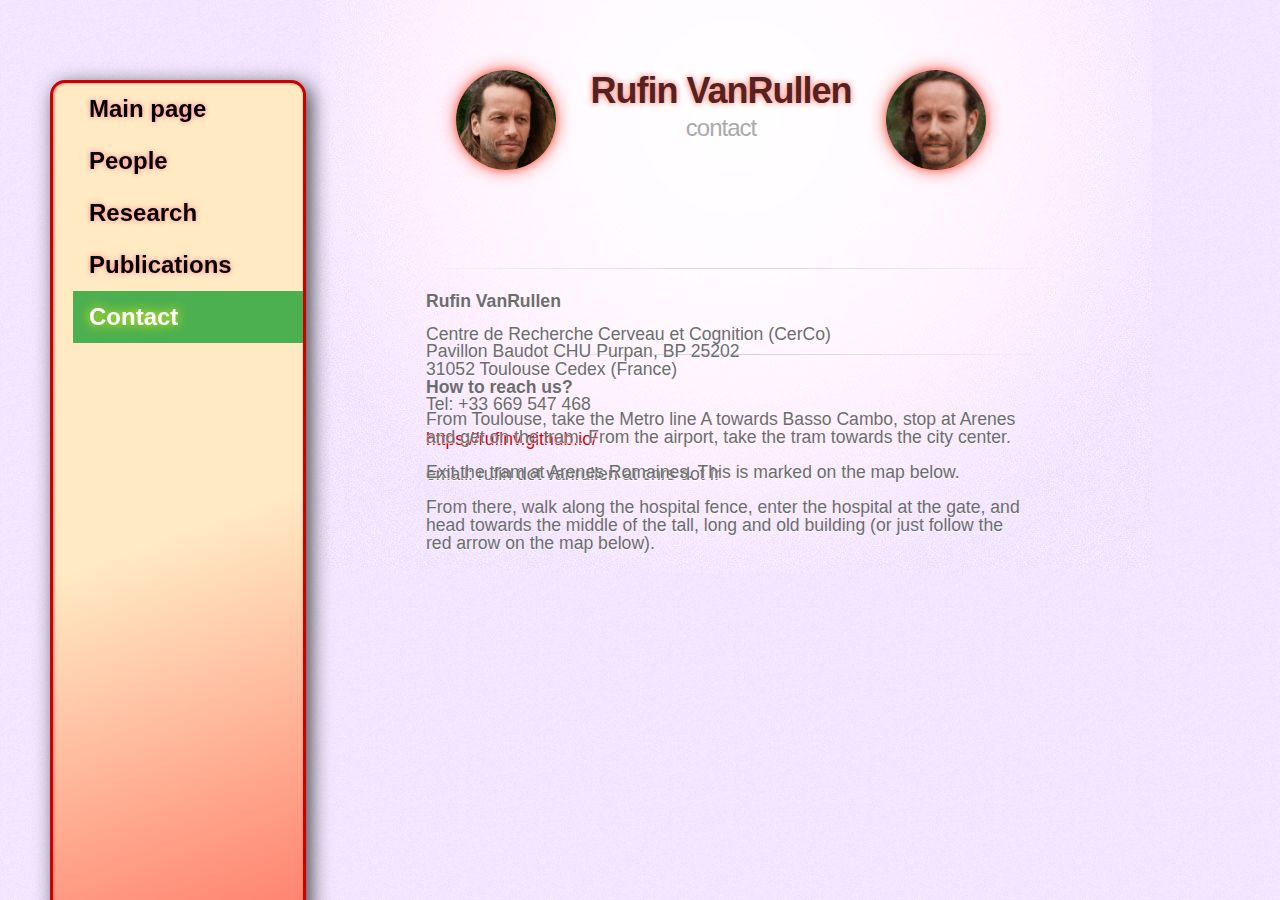
==== contact.html @ be42e989 "Create contact.html" ====
<!DOCTYPE html>
<html lang="en-US">
  <head>
    <meta charset='utf-8'>
    <meta http-equiv="X-UA-Compatible" content="IE=edge">
    <link rel="stylesheet" href="assets/css/style.css?v=ed995c8103273680a2b171596bf8498d300500a0">
    <link rel="stylesheet" type="text/css" href="assets/css/print.css" media="print">
    <link href="assets/css/all.css" rel="stylesheet"> <!--load all styles -->
    <link rel="stylesheet" href="assets/css/academicons.css"/>
    <!--[if lt IE 9]>
    <script src="//html5shiv.googlecode.com/svn/trunk/html5.js"></script>
    <![endif]-->

<!-- Begin Jekyll SEO tag v2.5.0 -->
<title>Rufin VanRullen - lab members</title>
<meta name="keywords" content="Research, AI, Deep Learning, Toulouse">
<meta name="generator" content="Jekyll v3.7.4" />
<meta property="og:title" content="Rufin VanRullen - contact" />
<meta property="og:locale" content="en_US" />
<link rel="canonical" href="https://rufinv.github.io/" />
<meta property="og:url" content="https://rufinv.github.io/" />
<meta property="og:site_name" content="rufinv.github.io" />
<script type="application/ld+json">
{"@type":"WebSite","url":"https://rufinv.github.io/","headline":"Rufin VanRullen - contact","name":"rufinv.github.io","@context":"http://schema.org"}</script>
<!-- End Jekyll SEO tag -->
  <script src="https://ajax.googleapis.com/ajax/libs/jquery/3.3.1/jquery.min.js"></script>
  <script src="https://maxcdn.bootstrapcdn.com/bootstrap/3.4.0/js/bootstrap.min.js"></script>

<link rel="stylesheet" href="menu_style.css">
<style>
  /* Tooltip */
  .test + .tooltip > .tooltip-inner {
    background-color: #4CAF50; 
    color: #FFFFFF; 
    border: 1px solid green; 
    padding: 2px;
    font-size: 12px;
    font-weight: normal;
  }
  /* Tooltip on bottom */
  .test + .tooltip.bottom > .tooltip-arrow {
    border-bottom: 5px solid green;
  }
  hr {height:1px;padding-bottom:0;margin-top:0;line-height:1px;background:transparent url("assets/images/hr.png") 50% 0 no-repeat;border:none}
  </style>
</head>
<body style="font-size: 1.1em;">

<ul class="menu">
  <li class="menu"><a href="index.html"><b>Main page</b></a></li>
  <li class="menu"><a href="people.html"><b>People</b></a></li>
  <li class="menu"><a href="research.html"><b>Research</b></a></li>
  <li class="menu"><a href="publications.html"><b>Publications</b></a></li>
  <li class="menu"><a class="active" href="contact.html"><b>Contact</b></a></li>
  </ul>

<div class="main">
    <div id="container">
      <div class="inner">

        <section id="mainpage">
        <header style="padding-left: 30px; padding-right: 60px;">
          <!-- <img src="./img/ruf7trans.gif" alt="" style="float:left;width:80px;height:80px;"> 
          <img src="./img/ruf7trans.gif" alt="" style="float:right;width:80px;height:80px;transform: scaleX(-1);"> 
	  <h1 style="text-align: center;font-size: 36px; color: #800303; display: block; margin: auto">Rufin VanRullen</h1> !-->
	  <img src="./img/Rufin-round-small.gif" alt="" style="float:left;width:100px;height:100px;border-radius: 50%; box-shadow: 0px 0px 6px #ff7060, 0 0 18px #ff7060;"> 
          <img src="./img/ruf-old-animation-very-small.gif" alt="" style="float:right;width:100px;height:100px;transform: scaleX(-1);border-radius: 50%; box-shadow: 0px 0px 6px #ff7060, 0 0 18px #ff7060;"> 
	  <h1 style="text-align: center; font: bold 36px Arial, sans-serif; color: #522; text-shadow: 0px 0px 6px #ff7060, 0 0 6px white; display: block; margin: auto">Rufin VanRullen</h1>
	  <h2 style="text-align: center;display: block; margin: auto">contact</h2>
	  <!--        <p><h1 style="font-size: 36px">lab main page</h1></p>    --!> 
        </header>
        <div style="width: 600px; height: 100px; vertical-align: middle; ">
        </div>
	<hr>
           <div style="width: 600px; height: 76px; display: inline-block; line-height: 1em; vertical-align: middle; text-align: left;">
           <div style="margin-top: 15px; margin-bottom: 15px">
           <span style="font-weight: bold;">Rufin VanRullen</span> 
           </div>
           Centre de Recherche Cerveau et Cognition (CerCo)<br>
           Pavillon Baudot CHU Purpan, BP 25202<br>
           31052 Toulouse Cedex (France)<br>
           <br>
           Tel: +33 669 547 468<br>
           <br>
           <a href="https://rufinv.github.io/">https://rufinv.github.io/</a> <br>
           <br>
           email:    rufin dot vanrullen at cnrs dot fr
           </div>
  	<hr>
           <div style="width: 600px; height: 76px; display: inline-block; line-height: 1em; vertical-align: middle;  text-align: left;">
           <div style="margin-top: 15px; margin-bottom: 15px">
           <span style="font-weight: bold;">How to reach us?</span>
           </div>
            From Toulouse, take the Metro line A towards Basso Cambo, stop at Arenes and get on the tram. From the airport, take the tram towards the city center.
            <br><br>Exit the tram at Arenes Romaines. This is marked on the map below.
            <br><br>
            From there, walk along the hospital fence, enter the hospital at the gate, and head towards the middle of the tall, long and old building (or just follow the red arrow on the map below).
          <br> 
          </div>
	<div style="width: 600px; height: 50px;">
        </div>
	</section>
	      

</div>  


<!--         <footer></footer> --!> 

      </div>
    </div>
<script>
$(document).ready(function(){
  $('[data-toggle="tooltip"]').tooltip();   
});
</script>
    
  </body>
</html>
---- assets/css/style.css ----
@import url("https://fonts.googleapis.com/css?family=Chivo:900");.highlight table td{padding:5px}.highlight table pre{margin:0}.highlight,.highlight .w{color:#d0d0d0}.highlight .err{color:#151515;background-color:#ac4142}.highlight .c,.highlight .cd,.highlight .cm,.highlight .c1,.highlight .cs{color:#888}.highlight .cp{color:#f4bf75}.highlight .nt{color:#f4bf75}.highlight .o,.highlight .ow{color:#d0d0d0}.highlight .p,.highlight .pi{color:#d0d0d0}.highlight .gi{color:#90a959}.highlight .gd{color:#ac4142}.highlight .gh{color:#6a9fb5;font-weight:bold}.highlight .k,.highlight .kn,.highlight .kp,.highlight .kr,.highlight .kv{color:#aa759f}.highlight .kc{color:#d28445}.highlight .kt{color:#d28445}.highlight .kd{color:#d28445}.highlight .s,.highlight .sb,.highlight .sc,.highlight .sd,.highlight .s2,.highlight .sh,.highlight .sx,.highlight .s1{color:#90a959}.highlight .sr{color:#75b5aa}.highlight .si{color:#8f5536}.highlight .se{color:#8f5536}.highlight .nn{color:#f4bf75}.highlight .nc{color:#f4bf75}.highlight .no{color:#f4bf75}.highlight .na{color:#6a9fb5}.highlight .m,.highlight .mf,.highlight .mh,.highlight .mi,.highlight .il,.highlight .mo,.highlight .mb,.highlight .mx{color:#90a959}.highlight .ss{color:#90a959}html,body,div,span,applet,object,iframe,h1,h2,h3,h4,h5,h6,p,blockquote,pre,a,abbr,acronym,address,big,cite,code,del,dfn,em,img,ins,kbd,q,s,samp,small,strike,strong,sub,sup,tt,var,b,u,i,center,dl,dt,dd,ol,ul,li,fieldset,form,label,legend,table,caption,tbody,tfoot,thead,tr,th,td,article,aside,canvas,details,embed,figure,figcaption,footer,header,hgroup,menu,nav,output,ruby,section,summary,time,mark,audio,video{padding:0;margin:0;font:inherit;font-size:100%;vertical-align:baseline;border:0}article,aside,details,figcaption,figure,footer,header,hgroup,menu,nav,section{display:block}body{line-height:1}ol,ul{list-style:none}blockquote,q{quotes:none}blockquote:before,blockquote:after,q:before,q:after{content:'';content:none}table{border-spacing:0;border-collapse:collapse}body{font-family:'Helvetica Neue', Helvetica, Arial, serif;font-size:1.1em;line-height:1.5;color:#6d6d6d;text-shadow:0 1px 0 rgba(255,255,255,0.8);background:#e7e7e7 url(../images/body-bg.png) 0 0 repeat}a{color:#d5000d}a:hover{color:#c5000c}header{padding-top:70px;padding-bottom:25px}header h1{font-family:'Chivo', 'Helvetica Neue', Helvetica, Arial, serif;font-size:48px;font-weight:900;line-height:1.2;color:#303030;letter-spacing:-1px}header h2{font-size:24px;font-weight:normal;line-height:1.3;color:#aaa;letter-spacing:-1px}#container{min-height:595px;background:transparent url(../images/highlight-bg.jpg) 50% 0 no-repeat}.inner{width:620px;margin:0 auto}#container .inner img{max-width:100%}#downloads{margin-bottom:40px}a.button{display:block;float:left;width:179px;padding:12px 8px 12px 8px;margin-right:14px;font-size:15px;font-weight:bold;line-height:25px;color:#303030;background:#fdfdfd;background:-moz-linear-gradient(top, #fdfdfd 0%, #f2f2f2 100%);background:-webkit-gradient(linear, left top, left bottom, color-stop(0%, #fdfdfd), color-stop(100%, #f2f2f2));background:-webkit-linear-gradient(top, #fdfdfd 0%, #f2f2f2 100%);background:-o-linear-gradient(top, #fdfdfd 0%, #f2f2f2 100%);background:-ms-linear-gradient(top, #fdfdfd 0%, #f2f2f2 100%);background:linear-gradient(to top, #fdfdfd 0%, #f2f2f2 100%);filter:progid:DXImageTransform.Microsoft.gradient( startColorstr='#fdfdfd', endColorstr='#f2f2f2',GradientType=0 );border-top:solid 1px #cbcbcb;border-right:solid 1px #b7b7b7;border-bottom:solid 1px #b3b3b3;border-left:solid 1px #b7b7b7;border-radius:30px;-webkit-box-shadow:10px 10px 5px #888;-moz-box-shadow:10px 10px 5px #888;box-shadow:0px 1px 5px #e8e8e8;-moz-border-radius:30px;-webkit-border-radius:30px}a.button:hover{background:#fafafa;background:-moz-linear-gradient(top, #fdfdfd 0%, #f6f6f6 100%);background:-webkit-gradient(linear, left top, left bottom, color-stop(0%, #fdfdfd), color-stop(100%, #f6f6f6));background:-webkit-linear-gradient(top, #fdfdfd 0%, #f6f6f6 100%);background:-o-linear-gradient(top, #fdfdfd 0%, #f6f6f6 100%);background:-ms-linear-gradient(top, #fdfdfd 0%, #f6f6f6 100%);background:linear-gradient(to top, #fdfdfd 0%, #f6f6f6, 100%);filter:progid:DXImageTransform.Microsoft.gradient( startColorstr='#fdfdfd', endColorstr='#f6f6f6',GradientType=0 );border-top:solid 1px #b7b7b7;border-right:solid 1px #b3b3b3;border-bottom:solid 1px #b3b3b3;border-left:solid 1px #b3b3b3}a.button span{display:block;height:23px;padding-left:50px}#download-zip span{background:transparent url(../images/zip-icon.png) 12px 50% no-repeat}#download-tar-gz span{background:transparent url(../images/tar-gz-icon.png) 12px 50% no-repeat}#view-on-github span{background:transparent url(../images/octocat-icon.png) 12px 50% no-repeat}#view-on-github{margin-right:0}code,pre{margin-bottom:30px;font-family:Monaco, "Bitstream Vera Sans Mono", "Lucida Console", Terminal;font-size:14px;color:#222}code{padding:0 3px;background-color:#f2f2f2;border:solid 1px #ddd}pre{padding:20px;overflow:auto;color:#f2f2f2;text-shadow:none;background:#303030}pre code{padding:0;color:#f2f2f2;background-color:#303030;border:none}ul,ol,dl{margin-bottom:20px}hr{height:1px;padding-bottom:1em;margin-top:1em;line-height:1px;background:transparent url("../images/hr.png") 50% 0 no-repeat;border:none}strong{font-weight:bold}em{font-style:italic}table{width:100%;border:1px solid #ebebeb}th{font-weight:500}td{font-weight:300;text-align:center;border:1px solid #ebebeb}form{padding:20px;background:#f2f2f2}h1{font-size:32px}h2{margin-bottom:8px;font-size:22px;font-weight:bold;color:#303030}h3{margin-bottom:8px;font-size:18px;font-weight:bold;color:#d5000d}h4{font-size:16px;font-weight:bold;color:#303030}h5{font-size:1em;color:#303030}h6{font-size:.8em;color:#303030}p{margin-bottom:20px;font-weight:300}a{text-decoration:none}p a{font-weight:400}blockquote{padding:0 0 0 30px;margin-bottom:20px;font-size:1.6em;border-left:10px solid #e9e9e9}ul li{list-style-position:inside;list-style:disc;padding-left:20px}ol li{list-style-position:inside;list-style:decimal;padding-left:3px}dl dt{color:#303030}footer{padding-top:20px;padding-bottom:30px;margin-top:40px;font-size:13px;color:#aaa;background:transparent url("../images/hr.png") 0 0 no-repeat}footer a{color:#666}footer a:hover{color:#444}.clearfix:after{display:block;height:0;clear:both;visibility:hidden;content:'.'}.clearfix{display:inline-block}* html .clearfix{height:1%}.clearfix{display:block}@media only screen and (max-width: 767px){header{padding-top:10px;padding-bottom:10px}#downloads{margin-bottom:25px}#download-zip,#download-tar-gz{display:none}.inner{width:94%;margin:0 auto}}
---- assets/css/print.css ----
html, body, div, span, applet, object, iframe,
h1, h2, h3, h4, h5, h6, p, blockquote, pre,
a, abbr, acronym, address, big, cite, code,
del, dfn, em, img, ins, kbd, q, s, samp,
small, strike, strong, sub, sup, tt, var,
b, u, i, center,
dl, dt, dd, ol, ul, li,
fieldset, form, label, legend,
table, caption, tbody, tfoot, thead, tr, th, td,
article, aside, canvas, details, embed,
figure, figcaption, footer, header, hgroup,
menu, nav, output, ruby, section, summary,
time, mark, audio, video {
  padding: 0;
  margin: 0;
  font: inherit;
  font-size: 100%;
  vertical-align: baseline;
  border: 0;
}
/* HTML5 display-role reset for older browsers */
article, aside, details, figcaption, figure,
footer, header, hgroup, menu, nav, section {
  display: block;
}
body {
  line-height: 1;
}
ol, ul {
  list-style: none;
}
blockquote, q {
  quotes: none;
}
blockquote:before, blockquote:after,
q:before, q:after {
  content: '';
  content: none;
}
table {
  border-spacing: 0;
  border-collapse: collapse;
}
body {
  font-family: 'Helvetica Neue', Helvetica, Arial, serif;
  font-size: 13px;
  line-height: 1.5;
  color: #000;
}

a {
  font-weight: bold;
  color: #d5000d;
}

header {
  padding-top: 70px;
  padding-bottom: 10px;
}

header h1 {
  font-size: 48px;
  font-weight: bold;
  line-height: 1.2;
  color: #303030;
  letter-spacing: -1px;
}

header h2 {
  font-size: 24px;
  font-weight: normal;
  line-height: 1.3;
  color: #aaa;
  letter-spacing: -1px;
}
#downloads {
  display: none;
}
#main_content {
  padding-top: 20px;
}

code, pre {
  margin-bottom: 30px;
  font-family: Monaco, "Bitstream Vera Sans Mono", "Lucida Console", Terminal;
  font-size: 12px;
  color: #222;
}

code {
  padding: 0 3px;
}

pre {
  padding: 20px;
  overflow: auto;
  border: solid 1px #ddd;
}
pre code {
  padding: 0;
}

ul, ol, dl {
  margin-bottom: 20px;
}


/* COMMON STYLES */

table {
  width: 100%;
  border: 1px solid #ebebeb;
}

th {
  font-weight: 500;
}

td {
  font-weight: 300;
  text-align: center;
  border: 1px solid #ebebeb;
}

form {
  padding: 20px;
  background: #f2f2f2;

}


/* GENERAL ELEMENT TYPE STYLES */

h1 {
  font-size: 2.8em;
}

h2 {
  margin-bottom: 8px;
  font-size: 22px;
  font-weight: bold;
  color: #303030;
}

h3 {
  margin-bottom: 8px;
  font-size: 18px;
  font-weight: bold;
  color: #d5000d;
}

h4 {
  font-size: 16px;
  font-weight: bold;
  color: #303030;
}

h5 {
  font-size: 1em;
  color: #303030;
}

h6 {
  font-size: .8em;
  color: #303030;
}

p {
  margin-bottom: 20px;
  font-weight: 300;
}

a {
  text-decoration: none;
}

p a {
  font-weight: 400;
}

blockquote {
  padding: 0 0 0 30px;
  margin-bottom: 20px;
  font-size: 1.6em;
  border-left: 10px solid #e9e9e9;
}

ul li {
  list-style-position: inside;
  list-style: disc;
  padding-left: 20px;
}

ol li {
  list-style-position: inside;
  list-style: decimal;
  padding-left: 3px;
}

dl dd {
  font-style: italic;
  font-weight: 100;
}

footer {
  padding-top: 20px;
  padding-bottom: 30px;
  margin-top: 40px;
  font-size: 13px;
  color: #aaa;
}

footer a {
  color: #666;
}

/* MISC */
.clearfix:after {
  display: block;
  height: 0;
  clear: both;
  visibility: hidden;
  content: '.';
}

.clearfix {display: inline-block;}
* html .clearfix {height: 1%;}
.clearfix {display: block;}
---- assets/css/academicons.css ----
/*
 *  Academicons 1.9.1 by James Walsh (https://github.com/jpswalsh) and Katja Bercic (https://github.com/katjabercic)
 *  Fonts generated using FontForge - https://fontforge.org
 *  Square icons designed to be used alongside Font Awesome square icons - https://fortawesome.github.io/Font-Awesome/
 *  Licenses - Font: SIL OFL 1.1, CSS: MIT License
 */
@font-face {
    font-family: 'Academicons';
    font-style: normal;
    font-weight: 400;
    font-display: block;
    src:url('../fonts/academicons.eot');
    src:url('../fonts/academicons.eot') format('embedded-opentype'),
        url('../fonts/academicons.ttf') format('truetype'),
        url('../fonts/academicons.woff') format('woff'),
        url('../fonts/academicons.svg') format('svg');
}
.ai {
  font-family: 'Academicons';
  font-weight: 400;
  -moz-osx-font-smoothing: grayscale;
  -webkit-font-smoothing: antialiased;
  display: inline-block;
  font-style: normal;
  font-variant: normal;
  text-rendering: auto;
  line-height: 1;
}
.ai-academia:before {
  content: "\e9af";
}
.ai-academia-square:before {
  content: "\e93d";
}
.ai-acclaim:before {
  content: "\e92e";
}
.ai-acclaim-square:before {
  content: "\e93a";
}
.ai-acm:before {
  content: "\e93c";
}
.ai-acm-square:before {
  content: "\e95d";
}
.ai-acmdl:before {
  content: "\e96a";
}
.ai-acmdl-square:before {
  content: "\e9d3";
}
.ai-ads:before {
  content: "\e9cb";
}
.ai-ads-square:before {
  content: "\e94a";
}
.ai-africarxiv:before {
  content: "\e91b";
}
.ai-africarxiv-square:before {
  content: "\e90b";
}
.ai-arxiv:before {
  content: "\e974";
}
.ai-arxiv-square:before {
  content: "\e9a6";
}
.ai-biorxiv:before {
  content: "\e9a2";
}
.ai-biorxiv-square:before {
  content: "\e98b";
}
.ai-ceur:before {
  content: "\e96d";
}
.ai-ceur-square:before {
  content: "\e92f";
}
.ai-ciencia-vitae:before {
  content: "\e912";
}
.ai-ciencia-vitae-square:before {
  content: "\e913";
}
.ai-closed-access:before {
  content: "\e942";
}
.ai-closed-access-square:before {
  content: "\e943";
}
.ai-conversation:before {
  content: "\e94c";
}
.ai-conversation-square:before {
  content: "\e915";
}
.ai-coursera:before {
  content: "\e95f";
}
.ai-coursera-square:before {
  content: "\e97f";
}
.ai-crossref:before {
  content: "\e918";
}
.ai-crossref-square:before {
  content: "\e919";
}
.ai-cv:before {
  content: "\e9a5";
}
.ai-cv-square:before {
  content: "\e90a";
}
.ai-datacite:before {
  content: "\e91c";
}
.ai-datacite-square:before {
  content: "\e91d";
}
.ai-dataverse:before {
  content: "\e9f7";
}
.ai-dataverse-square:before {
  content: "\e9e4";
}
.ai-dblp:before {
  content: "\e94f";
}
.ai-dblp-square:before {
  content: "\e93f";
}
.ai-depsy:before {
  content: "\e97a";
}
.ai-depsy-square:before {
  content: "\e94b";
}
.ai-doi:before {
  content: "\e97e";
}
.ai-doi-square:before {
  content: "\e98f";
}
.ai-dryad:before {
  content: "\e97c";
}
.ai-dryad-square:before {
  content: "\e98c";
}
.ai-elsevier:before {
  content: "\e961";
}
.ai-elsevier-square:before {
  content: "\e910";
}
.ai-figshare:before {
  content: "\e981";
}
.ai-figshare-square:before {
  content: "\e9e7";
}
.ai-google-scholar:before {
  content: "\e9d4";
}
.ai-google-scholar-square:before {
  content: "\e9f9";
}
.ai-hal:before {
  content: "\e92c";
}
.ai-hal-square:before {
  content: "\e92d";
}
.ai-hypothesis:before {
  content: "\e95a";
}
.ai-hypothesis-square:before {
  content: "\e95b";
}
.ai-ideas-repec:before {
  content: "\e9ed";
}
.ai-ideas-repec-square:before {
  content: "\e9f8";
}
.ai-ieee:before {
  content: "\e929";
}
.ai-ieee-square:before {
  content: "\e9b9";
}
.ai-impactstory:before {
  content: "\e9cf";
}
.ai-impactstory-square:before {
  content: "\e9aa";
}
.ai-inaturalist:before {
  content: "\e900";
}
.ai-inaturalist-square:before {
  content: "\e901";
}
.ai-inpn:before {
  content: "\e902";
}
.ai-inpn-square:before {
  content: "\e903";
}
.ai-inspire:before {
  content: "\e9e9";
}
.ai-inspire-square:before {
  content: "\e9fe";
}
.ai-isidore:before {
  content: "\e936";
}
.ai-isidore-square:before {
  content: "\e954";
}
.ai-jstor:before {
  content: "\e938";
}
.ai-jstor-square:before {
  content: "\e944";
}
.ai-lattes:before {
  content: "\e9b3";
}
.ai-lattes-square:before {
  content: "\e99c";
}
.ai-mathoverflow:before {
  content: "\e9f6";
}
.ai-mathoverflow-square:before {
  content: "\e97b";
}
.ai-mendeley:before {
  content: "\e9f0";
}
.ai-mendeley-square:before {
  content: "\e9f3";
}
.ai-moodle:before {
  content: "\e907";
}
.ai-moodle-square:before {
  content: "\e908";
}
.ai-nakala:before {
  content: "\e940";
}
.ai-nakala-square:before {
  content: "\e941";
}
.ai-obp:before {
  content: "\e92a";
}
.ai-obp-square:before {
  content: "\e92b";
}
.ai-open-access:before {
  content: "\e939";
}
.ai-open-access-square:before {
  content: "\e9f4";
}
.ai-open-data:before {
  content: "\e966";
}
.ai-open-data-square:before {
  content: "\e967";
}
.ai-open-materials:before {
  content: "\e968";
}
.ai-open-materials-square:before {
  content: "\e969";
}
.ai-openedition:before {
  content: "\e946";
}
.ai-openedition-square:before {
  content: "\e947";
}
.ai-orcid:before {
  content: "\e9d9";
}
.ai-orcid-square:before {
  content: "\e9c3";
}
.ai-osf:before {
  content: "\e9ef";
}
.ai-osf-square:before {
  content: "\e931";
}
.ai-overleaf:before {
  content: "\e914";
}
.ai-overleaf-square:before {
  content: "\e98d";
}
.ai-philpapers:before {
  content: "\e98a";
}
.ai-philpapers-square:before {
  content: "\e96f";
}
.ai-piazza:before {
  content: "\e99a";
}
.ai-piazza-square:before {
  content: "\e90c";
}
.ai-preregistered:before {
  content: "\e906";
}
.ai-preregistered-square:before {
  content: "\e96b";
}
.ai-protocols:before {
  content: "\e952";
}
.ai-protocols-square:before {
  content: "\e953";
}
.ai-psyarxiv:before {
  content: "\e90e";
}
.ai-psyarxiv-square:before {
  content: "\e90f";
}
.ai-publons:before {
  content: "\e937";
}
.ai-publons-square:before {
  content: "\e94e";
}
.ai-pubmed:before {
  content: "\e99f";
}
.ai-pubmed-square:before {
  content: "\e97d";
}
.ai-pubpeer:before {
  content: "\e922";
}
.ai-pubpeer-square:before {
  content: "\e923";
}
.ai-researcherid:before {
  content: "\e91a";
}
.ai-researcherid-square:before {
  content: "\e95c";
}
.ai-researchgate:before {
  content: "\e95e";
}
.ai-researchgate-square:before {
  content: "\e99e";
}
.ai-ror:before {
  content: "\e948";
}
.ai-ror-square:before {
  content: "\e949";
}
.ai-sci-hub:before {
  content: "\e959";
}
.ai-sci-hub-square:before {
  content: "\e905";
}
.ai-scirate:before {
  content: "\e98e";
}
.ai-scirate-square:before {
  content: "\e99d";
}
.ai-scopus:before {
  content: "\e91e";
}
.ai-scopus-square:before {
  content: "\e91f";
}
.ai-semantic-scholar:before {
  content: "\e96e";
}
.ai-semantic-scholar-square:before {
  content: "\e96c";
}
.ai-springer:before {
  content: "\e928";
}
.ai-springer-square:before {
  content: "\e99b";
}
.ai-ssrn:before {
  content: "\e916";
}
.ai-ssrn-square:before {
  content: "\e917";
}
.ai-stackoverflow:before {
  content: "\e920";
}
.ai-stackoverflow-square:before {
  content: "\e921";
}
.ai-zenodo:before {
  content: "\e911";
}
.ai-zotero:before {
  content: "\e962";
}
.ai-zotero-square:before {
  content: "\e932";
}
/*  Duplication of the FontAwesome style classes using 'ai' in place of 'fa'. */
.ai-lg {
  font-size: 1.33333em;
  line-height: 0.75em;
  vertical-align: -.0667em;
}
.ai-xs {
  font-size: .75em;
}
.ai-sm {
  font-size: .875em;
}

.ai-1x {
  font-size: 1em;
}
.ai-2x {
  font-size: 2em;
}
.ai-3x {
  font-size: 3em;
}
.ai-4x {
  font-size: 4em;
}
.ai-5x {
  font-size: 5em;
}
.ai-6x {
  font-size: 6em;
}
.ai-7x {
  font-size: 7em;
}
.ai-8x {left
  font-size: 8em;
}
.ai-9x {
  font-size: 9em;
}
.ai-10x {
  font-size: 10em;
}

.ai-fw {
  text-align: center;
  width: 1.25em;
}

.ai-ul {
  list-style-type: none;
  margin-left: 2.5em;
  padding-left: 0;
}
.ai-ul > li {
    position: relative;
}
.ai-li {
  left: -2em;
  position: absolute;
  text-align: center;
  width: 2em;
  line-height: inherit;
}

.ai-border {
border: solid 0.08em #eee;
border-radius: .1em;
  padding: .2em .25em .15em;
}

.ai-pull-left {
  float: left;
}
.ai-pull-right {
  float: right;
}
.ai.ai-pull-left {
  margin-right: .3em;
}
.ai.ai-pull-right {
  margin-right: .3em;
}

.ai-stack {
  display: inline-block;
  height: 2em;
  line-height: 2em;
  position: relative;
  vertical-align: middle;
  width: 2.5em;
}
.ai-stack-1x,
.ai-stack-2x {
  left: 0;
  position: absolute;
  text-align: center;
  width: 100%;
}
.ai-stack-1x {
  line-height: inherit;
}
.ai-stack-2x {
  font-size: 2em;
}
.ai-inverse {
  color: #fff;
}
---- menu_style.css ----
body {
 /* margin-left: 320px;
  margin-right: 320px;*/
  margin-left: 320px;
  margin-right: 10%;
}
ul.menu {
  list-style-type: none;
  margin: 0;
  padding: 0;
  width: 250px;
  background-color: #ffeac4; /*#fafad2;*/
  background-image: linear-gradient(160deg, #ffeac4 50%, #ff7060);
  box-shadow: 1px 0px 3px 0px #ff7060 inset, 5px 5px 20px 0px #444444;
  position: fixed;
  top: 80px;
  left: 50px;
  height: 100%;
  overflow: auto;
  font: bold 24px Arial, sans-serif;
  border-style: solid;
  border-width: medium;
  border-color: #cc0000;
  border-radius: 15px;
}

li.menu a {
  display: block;
  color: #000;
  text-shadow: 0px 0px 5px #ff7060, 0 0 5px white;
  padding: 12px 8px 12px 16px;
  text-decoration: none;
}

li.menu a.active {
  background-color: #4CAF50;
  color: white;
  text-shadow: 0 0 12px #FFFF00;
}

li.menu a:hover:not(.active) {
  background-color: #568;
  color: white;
  text-shadow: 0 0 12px #AA00FF;
}
	
/*need a regular ul style as well
ul.regular {
    list-style-type: disc;
    color: inherit;
    padding-left: 0px 20px;
    position: initial;
    width: initial;
    background-color: initial; 
    font: inherit;
    border-style: initial;
}

ul.regular li {
	position: initial;
}

ul.regular li a {
  display: initial;
  color: inherit;
  padding: initial;
  text-decoration: inherit;
}

ul.regular li a.active {
  background-color: inherit;
  color: inherit;
}

ul.regular li a:hover:not(.active) {
  background-color: inherit;
  color: inherit;
}
*/

@media screen and (max-width: 1200px) {
  ul.menu {  width: 200px;
  top: 60px;
  left: 35px;
  font: bold 20px Arial, sans-serif;
  border-radius: 15px;
}
  body {  
	  margin-left: 240px;
  	margin-right: 5%;
	}
}

@media screen and (max-width: 900px) {
  ul.menu {  width: 150px;
  top: 40px;
  left: 20px;
  font: bold 16px Arial, sans-serif;
  border-radius: 15px;
}
  body {  
	  margin-left: 180px;
  	margin-right: 2%;
	}
}
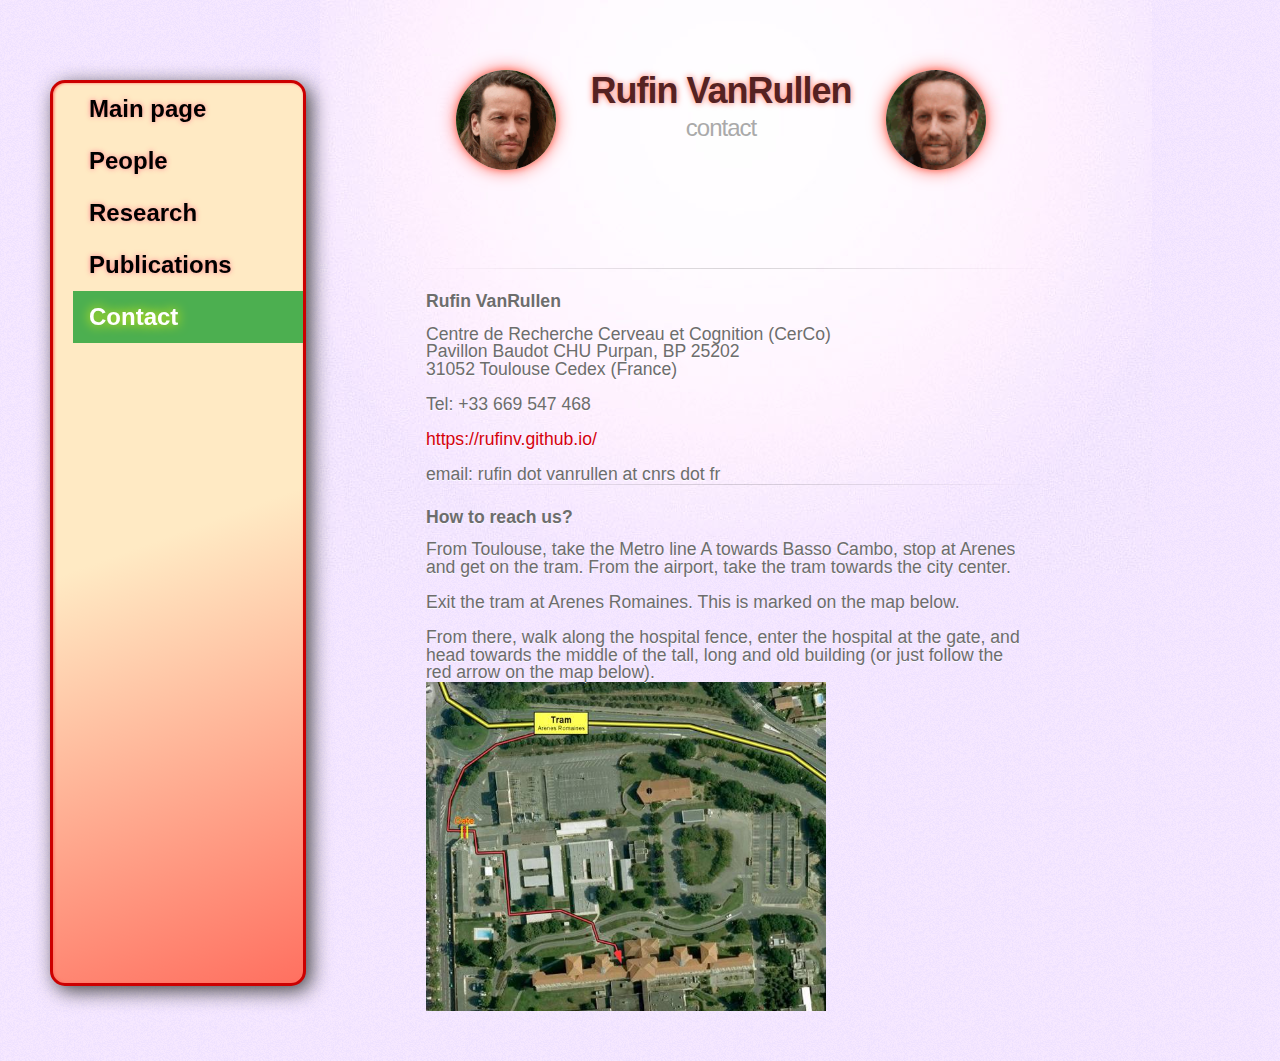
==== commit c7f64c30: "Update contact.html" ====
--- a/contact.html
+++ b/contact.html
@@ -72,7 +72,7 @@
         <div style="width: 600px; height: 100px; vertical-align: middle; ">
         </div>
 	<hr>
-           <div style="width: 600px; height: 76px; display: inline-block; line-height: 1em; vertical-align: middle; text-align: left;">
+           <div style="width: 600px; display: inline-block; line-height: 1em; vertical-align: middle; text-align: left;">
            <div style="margin-top: 15px; margin-bottom: 15px">
            <span style="font-weight: bold;">Rufin VanRullen</span> 
            </div>
@@ -87,7 +87,7 @@
            email:    rufin dot vanrullen at cnrs dot fr
            </div>
   	<hr>
-           <div style="width: 600px; height: 76px; display: inline-block; line-height: 1em; vertical-align: middle;  text-align: left;">
+           <div style="width: 600px; display: inline-block; line-height: 1em; vertical-align: middle;  text-align: left;">
            <div style="margin-top: 15px; margin-bottom: 15px">
            <span style="font-weight: bold;">How to reach us?</span>
            </div>
@@ -96,6 +96,7 @@
             <br><br>
             From there, walk along the hospital fence, enter the hospital at the gate, and head towards the middle of the tall, long and old building (or just follow the red arrow on the map below).
           <br> 
+	<img src="./img/image6181.jpg" alt="" style="float:left;width:400px;"> 
           </div>
 	<div style="width: 600px; height: 50px;">
         </div>
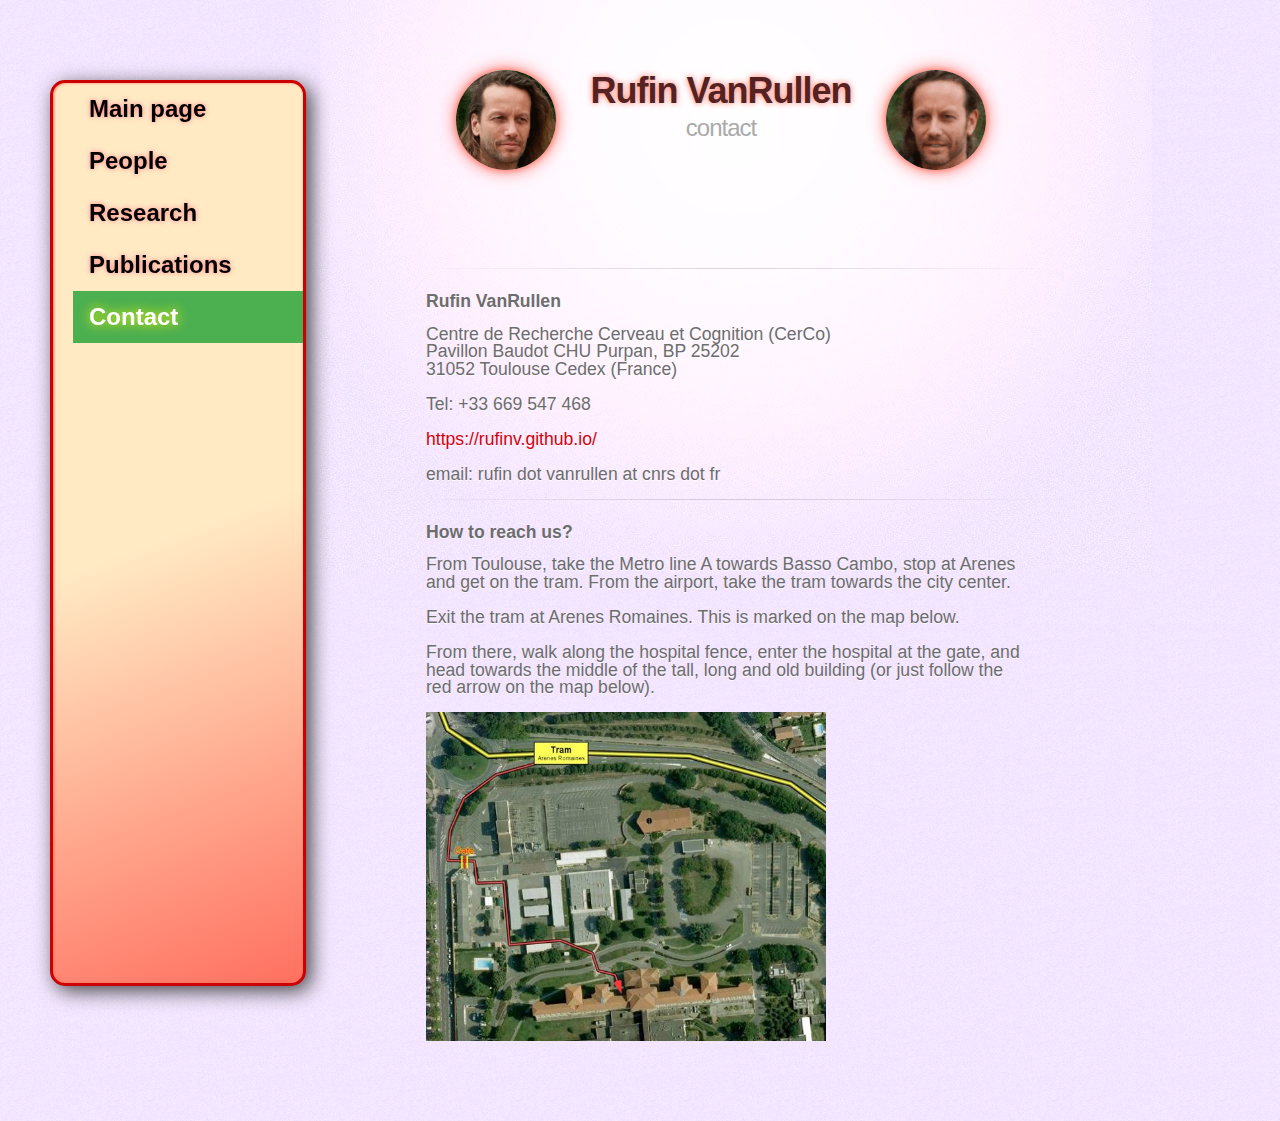
==== commit 3423717c: "Update contact.html" ====
--- a/contact.html
+++ b/contact.html
@@ -12,7 +12,7 @@
     <![endif]-->
 
 <!-- Begin Jekyll SEO tag v2.5.0 -->
-<title>Rufin VanRullen - lab members</title>
+<title>Rufin VanRullen - contact</title>
 <meta name="keywords" content="Research, AI, Deep Learning, Toulouse">
 <meta name="generator" content="Jekyll v3.7.4" />
 <meta property="og:title" content="Rufin VanRullen - contact" />
@@ -72,7 +72,7 @@
         <div style="width: 600px; height: 100px; vertical-align: middle; ">
         </div>
 	<hr>
-           <div style="width: 600px; display: inline-block; line-height: 1em; vertical-align: middle; text-align: left;">
+           <div style="width: 600px; display: inline-block; line-height: 1em; vertical-align: middle; text-align: left; margin-bottom: 15px;">
            <div style="margin-top: 15px; margin-bottom: 15px">
            <span style="font-weight: bold;">Rufin VanRullen</span> 
            </div>
@@ -87,7 +87,7 @@
            email:    rufin dot vanrullen at cnrs dot fr
            </div>
   	<hr>
-           <div style="width: 600px; display: inline-block; line-height: 1em; vertical-align: middle;  text-align: left;">
+           <div style="width: 600px; display: inline-block; line-height: 1em; vertical-align: middle;  text-align: left; margin-bottom: 15px;">
            <div style="margin-top: 15px; margin-bottom: 15px">
            <span style="font-weight: bold;">How to reach us?</span>
            </div>
@@ -96,7 +96,7 @@
             <br><br>
             From there, walk along the hospital fence, enter the hospital at the gate, and head towards the middle of the tall, long and old building (or just follow the red arrow on the map below).
           <br> 
-	<img src="./img/image6181.jpg" alt="" style="float:left;width:400px;"> 
+	<img src="./img/image6181.jpg" alt="" style="float:left;width:400px; margin-top: 15px; margin-bottom: 15px;"> 
           </div>
 	<div style="width: 600px; height: 50px;">
         </div>
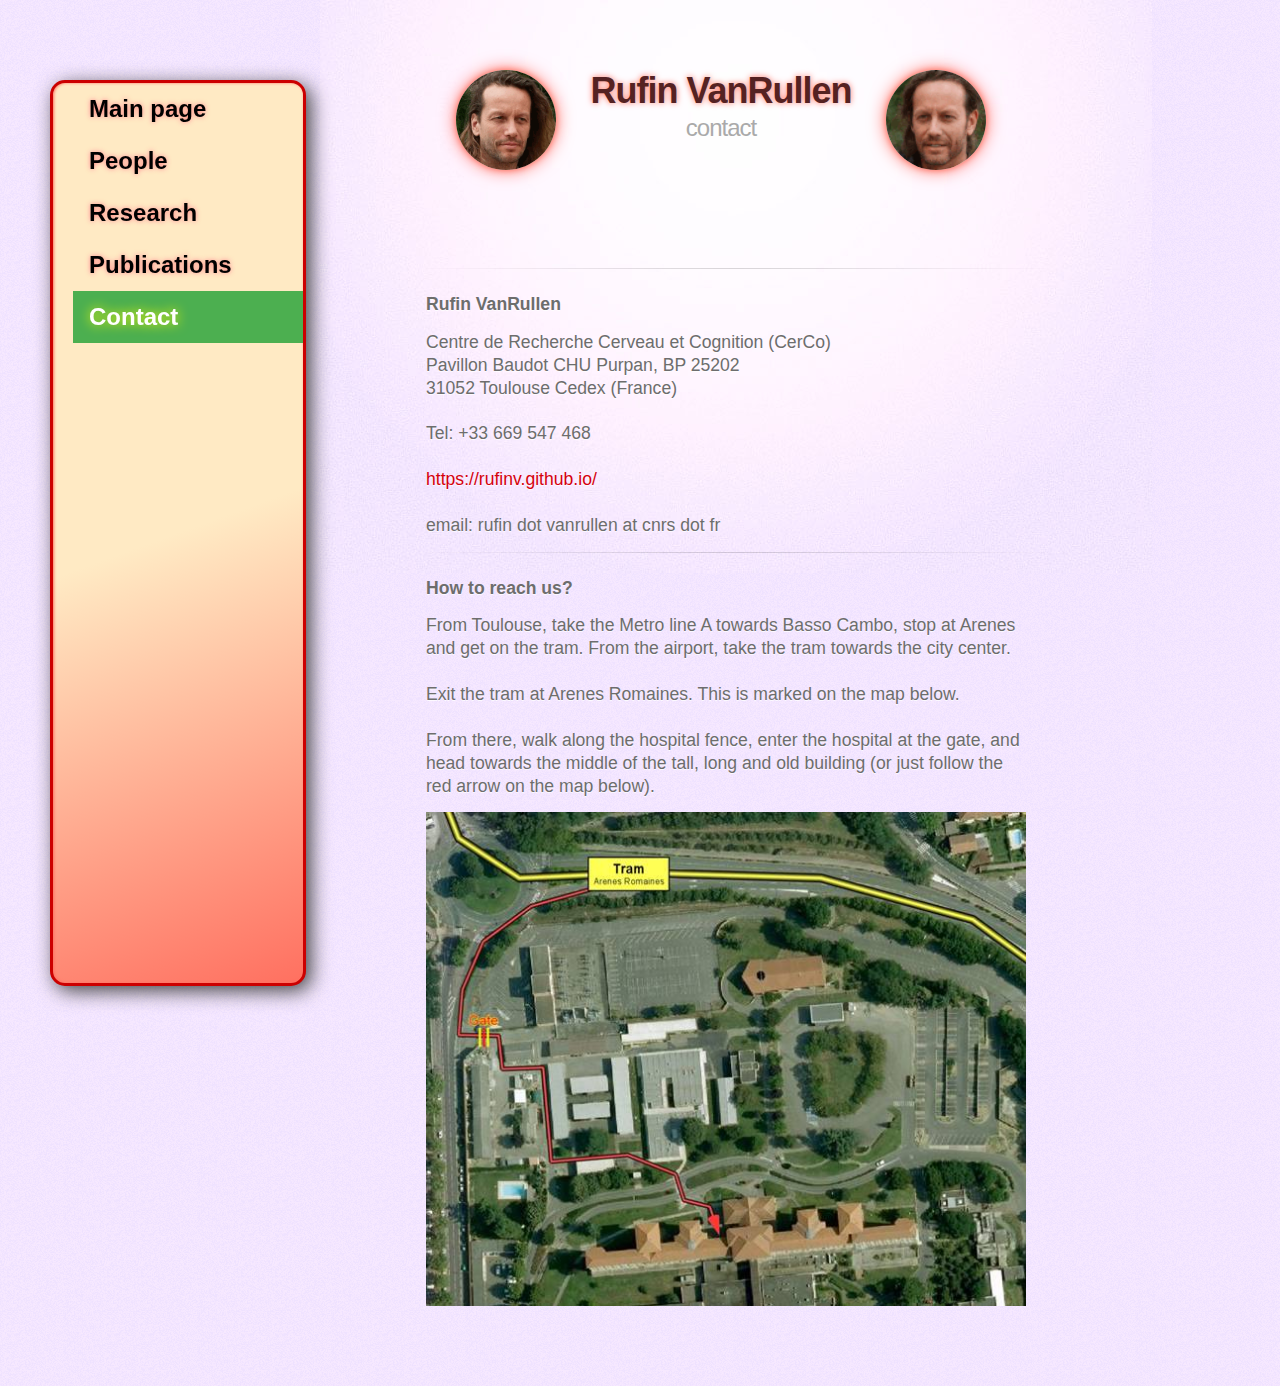
==== commit 96f869fd: "Update contact.html" ====
--- a/contact.html
+++ b/contact.html
@@ -72,7 +72,7 @@
         <div style="width: 600px; height: 100px; vertical-align: middle; ">
         </div>
 	<hr>
-           <div style="width: 600px; display: inline-block; line-height: 1em; vertical-align: middle; text-align: left; margin-bottom: 15px;">
+           <div style="width: 600px; display: inline-block; line-height: 1.3em; vertical-align: middle; text-align: left; margin-bottom: 15px;">
            <div style="margin-top: 15px; margin-bottom: 15px">
            <span style="font-weight: bold;">Rufin VanRullen</span> 
            </div>
@@ -87,7 +87,7 @@
            email:    rufin dot vanrullen at cnrs dot fr
            </div>
   	<hr>
-           <div style="width: 600px; display: inline-block; line-height: 1em; vertical-align: middle;  text-align: left; margin-bottom: 15px;">
+           <div style="width: 600px; display: inline-block; line-height: 1.3em; vertical-align: middle;  text-align: left; margin-bottom: 15px;">
            <div style="margin-top: 15px; margin-bottom: 15px">
            <span style="font-weight: bold;">How to reach us?</span>
            </div>
@@ -96,7 +96,7 @@
             <br><br>
             From there, walk along the hospital fence, enter the hospital at the gate, and head towards the middle of the tall, long and old building (or just follow the red arrow on the map below).
           <br> 
-	<img src="./img/image6181.jpg" alt="" style="float:left;width:400px; margin-top: 15px; margin-bottom: 15px;"> 
+	<img src="./img/image6181.jpg" alt="" style="float:left;width:600px; margin-top: 15px; margin-bottom: 15px;"> 
           </div>
 	<div style="width: 600px; height: 50px;">
         </div>
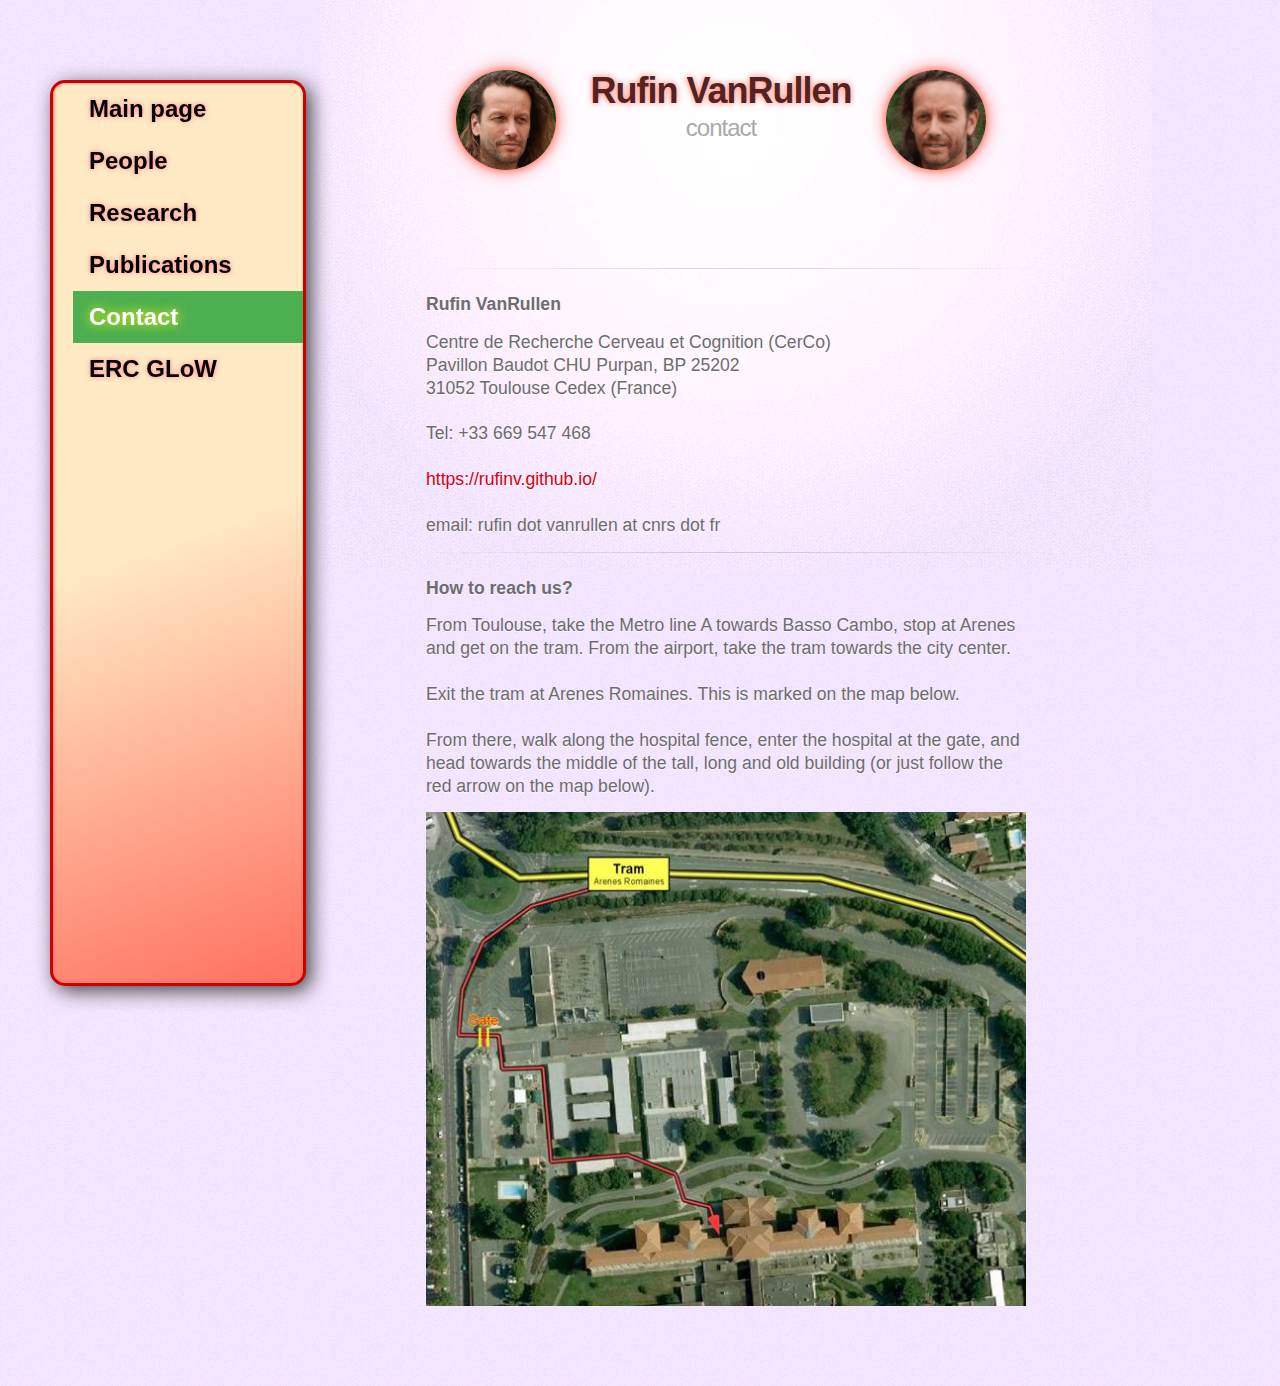
==== commit c89805fe: "Update contact.html" ====
--- a/contact.html
+++ b/contact.html
@@ -52,6 +52,7 @@
   <li class="menu"><a href="research.html"><b>Research</b></a></li>
   <li class="menu"><a href="publications.html"><b>Publications</b></a></li>
   <li class="menu"><a class="active" href="contact.html"><b>Contact</b></a></li>
+  <li class="menu"><a href="glow.html"><b>ERC GLoW</b></a></li>
   </ul>
 
 <div class="main">
